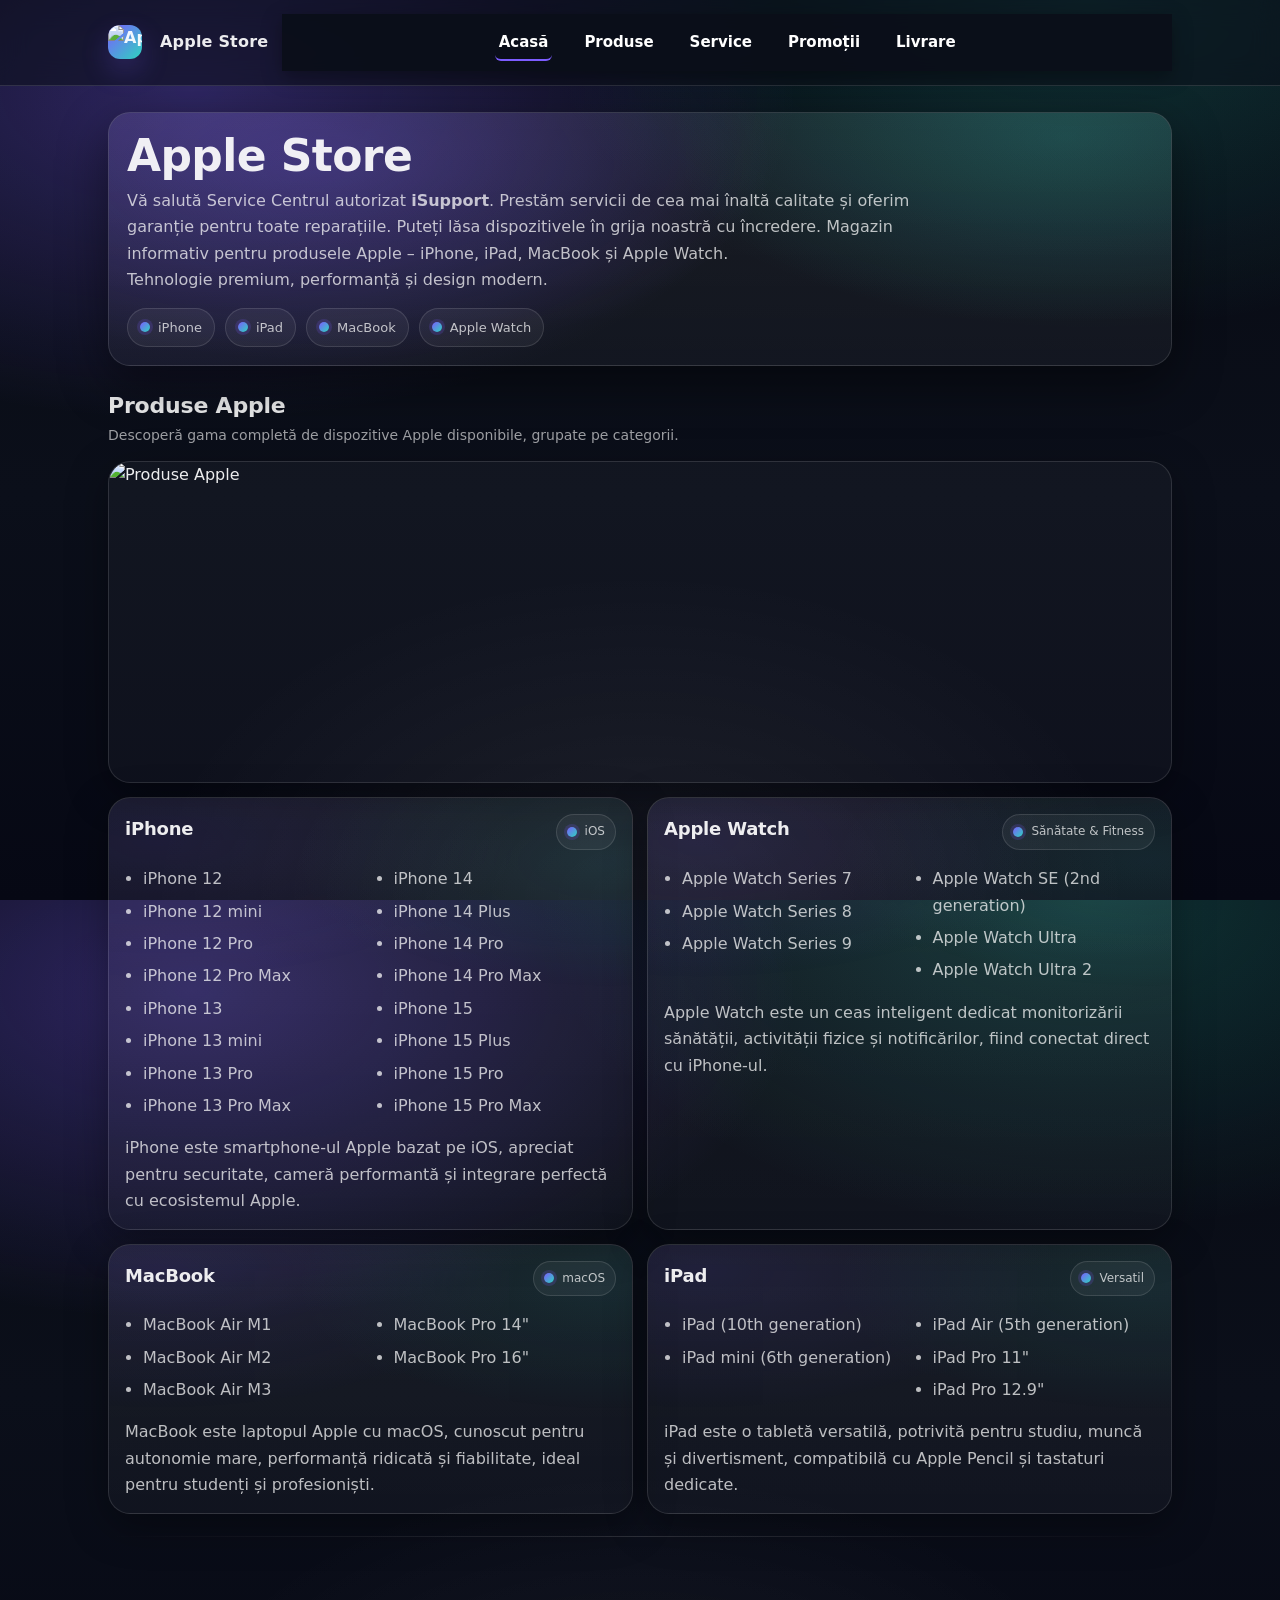
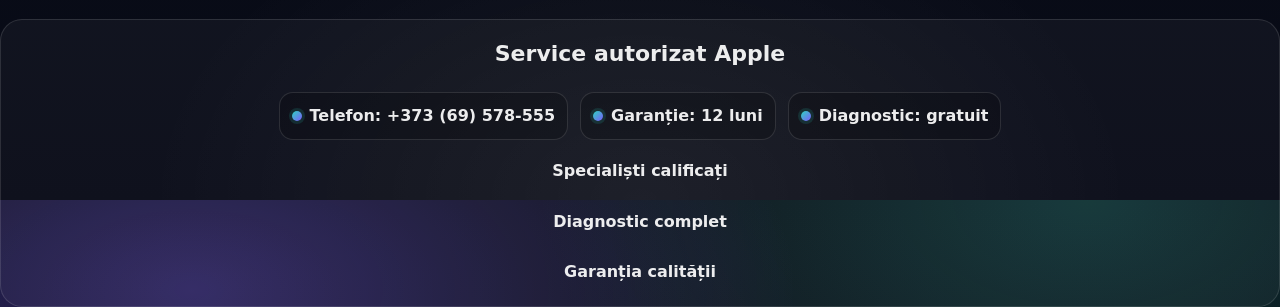
==== index.html @ ba2f2696 "Modificari inainte de js" ====
<!DOCTYPE html>
<html lang="ro">
<head>
  <meta charset="UTF-8" />
  <meta name="viewport" content="width=device-width, initial-scale=1" />
  <title>Apple Store</title>
  <link rel="icon" href="Imagini/23.jpg">
  <link rel="stylesheet" href="style/index.css">
</head>


<main>
  <header class="topbar">
    <div class="wrap">
      <div class="brand">
        <div class="brand">
  <img src="Imagini/23.jpg" alt="Apple Logo" class="logo">
  <span>Apple Store</span>
</div>


      </div>

<nav class="global-nav" aria-label="Navigare globală">
  <a href="index.html" class="active">Acasă</a>
  <a href="pagina1.html">Produse</a>
  <a href="pagina2.html">Service</a>
  <a href="pagina3.html">Promoții</a>
  <a href="pagina4.html">Livrare</a>
</nav>

    </div>
  </header>

  <main class="container">
    <section class="hero">
      <div class="heroTop">
        <div>
          <h1>Apple Store</h1>
          <p>
               Vă salută Service Centrul autorizat <strong>iSupport</strong>.
        Prestăm servicii de cea mai înaltă calitate și oferim garanție pentru toate reparațiile.
        Puteți lăsa dispozitivele în grija noastră cu încredere.
            Magazin informativ pentru produsele Apple – iPhone, iPad, MacBook și Apple Watch.<br>
            Tehnologie premium, performanță și design modern.
          </p>

          <div class="badges">
            <span class="badge"><span class="dot"></span> iPhone</span>
            <span class="badge"><span class="dot"></span> iPad</span>
            <span class="badge"><span class="dot"></span> MacBook</span>
            <span class="badge"><span class="dot"></span> Apple Watch</span>
          </div>
        </div>
      </div>
    </section>

    <div class="sectionTitle" id="produse">
      <div>
        <h2>Produse Apple</h2>
        <p>Descoperă gama completă de dispozitive Apple disponibile, grupate pe categorii.</p>
      </div>
    </div>

    <div class="sectionImage">
      <img src="Imagini/5.jpg" alt="Produse Apple" />
    </div>

    <section class="grid">
      <article class="cat">
        <div class="catHeader">
          <h3>iPhone</h3>
          <span class="tag"><span class="dot"></span> iOS</span>
        </div>
        <div class="twoCols">
          <ul class="list">
            <li>iPhone 12</li>
            <li>iPhone 12 mini</li>
            <li>iPhone 12 Pro</li>
            <li>iPhone 12 Pro Max</li>
            <li>iPhone 13</li>
            <li>iPhone 13 mini</li>
            <li>iPhone 13 Pro</li>
            <li>iPhone 13 Pro Max</li>
          </ul>
          <ul class="list">
            <li>iPhone 14</li>
            <li>iPhone 14 Plus</li>
            <li>iPhone 14 Pro</li>
            <li>iPhone 14 Pro Max</li>
            <li>iPhone 15</li>
            <li>iPhone 15 Plus</li>
            <li>iPhone 15 Pro</li>
            <li>iPhone 15 Pro Max</li>
          </ul>
        </div>

        <p>
          iPhone este smartphone-ul Apple bazat pe iOS, apreciat pentru securitate, cameră performantă
          și integrare perfectă cu ecosistemul Apple.
        </p>
      </article>

      <article class="cat">
        <div class="catHeader">
          <h3>Apple Watch</h3>
          <span class="tag"><span class="dot"></span> Sănătate & Fitness</span>
        </div>

        <div class="twoCols">
          <ul class="list">
            <li>Apple Watch Series 7</li>
            <li>Apple Watch Series 8</li>
            <li>Apple Watch Series 9</li>
          </ul>
          <ul class="list">
            <li>Apple Watch SE (2nd generation)</li>
            <li>Apple Watch Ultra</li>
            <li>Apple Watch Ultra 2</li>
          </ul>
        </div>

        <p>
          Apple Watch este un ceas inteligent dedicat monitorizării sănătății, activității fizice
          și notificărilor, fiind conectat direct cu iPhone-ul.
        </p>
      </article>

      <article class="cat">
        <div class="catHeader">
          <h3>MacBook</h3>
          <span class="tag"><span class="dot"></span> macOS</span>
        </div>

        <div class="twoCols">
          <ul class="list">
            <li>MacBook Air M1</li>
            <li>MacBook Air M2</li>
            <li>MacBook Air M3</li>
          </ul>
          <ul class="list">
            <li>MacBook Pro 14"</li>
            <li>MacBook Pro 16"</li>
          </ul>
        </div>

        <p>
          MacBook este laptopul Apple cu macOS, cunoscut pentru autonomie mare,
          performanță ridicată și fiabilitate, ideal pentru studenți și profesioniști.
        </p>
      </article>

      <article class="cat">
        <div class="catHeader">
          <h3>iPad</h3>
          <span class="tag"><span class="dot"></span> Versatil</span>
        </div>

        <div class="twoCols">
          <ul class="list">
            <li>iPad (10th generation)</li>
            <li>iPad mini (6th generation)</li>
          </ul>
          <ul class="list">
            <li>iPad Air (5th generation)</li>
            <li>iPad Pro 11"</li>
            <li>iPad Pro 12.9"</li>
          </ul>
        </div>

        <p>
          iPad este o tabletă versatilă, potrivită pentru studiu, muncă și divertisment,
          compatibilă cu Apple Pencil și tastaturi dedicate.
        </p>
      </article>
    </section>

    <hr class="divider" />
    
  </main>







<footer>
  <section class="service" id="service">
      <h2>Service autorizat Apple</h2>

      <div class="infoRow">
        <div class="infoPill"><span class="chipDot"></span> Telefon: +373 (69) 578-555</div>
        <div class="infoPill"><span class="chipDot"></span> Garanție: 12 luni</div>
        <div class="infoPill"><span class="chipDot"></span> Diagnostic: gratuit</div>
      </div>

      <h3>Specialiști calificați</h3>
   
      <h3>Diagnostic complet</h3>

      <h3>Garanția calității</h3>
   

    </section>
</footer>

</html>
---- style/index.css ----
:root{
  --bg:#0b0f1a;
  --panel: rgba(255,255,255,.06);
  --panel2: rgba(255,255,255,.09);
  --stroke: rgba(255,255,255,.12);
  --text: rgba(255, 255, 255, 0.92);
  --muted: rgba(255,255,255,.72);
  --muted2: rgba(255,255,255,.60);
  --accent:#7c5cff;
  --accent2:#2dd4bf;
  --shadow: 0 18px 50px rgba(0,0,0,.45);
  --radius: 18px;
  --radius2: 22px;
  --max: 1100px;
}

*{ box-sizing:border-box; }
html,body{ height:100%; }
body{
  margin:0;
  font-family: ui-sans-serif, system-ui, -apple-system, "Segoe UI", Roboto, Arial, "Noto Sans";
  color:var(--text);
  background:
    radial-gradient(1100px 600px at 15% 10%, rgba(124,92,255,.33), transparent 55%),
    radial-gradient(1000px 600px at 85% 0%, rgba(45,212,191,.20), transparent 55%),
    radial-gradient(900px 600px at 50% 100%, rgba(255,255,255,.06), transparent 55%),
    linear-gradient(180deg, #070a12, #0b0f1a 55%, #060814);
  line-height:1.65;
}

a{ color:inherit; text-decoration:none; }
img{ max-width:100%; display:block; }

.topbar{
  position:sticky;
  top:0;
  z-index:10;
  backdrop-filter: blur(14px);
  background: rgba(11,15,26,.55);
  border-bottom:1px solid var(--stroke);
}
.topbar .wrap{
  max-width:var(--max);
  margin:0 auto;
  padding:14px 18px;
  display:flex;
  align-items:center;
  justify-content:space-between;
  gap:14px;
}
.brand{
  display:flex;
  align-items:center;
  gap:18px;
  font-weight:850;
  letter-spacing:.2px;
  white-space:nowrap;
}
.logo{
  width:34px;
  height:34px;
  border-radius:12px;
  background: linear-gradient(135deg, rgba(124,92,255,1), rgba(45,212,191,1));
  box-shadow: 0 12px 28px rgba(124,92,255,.22);
  flex-shrink:0; 
}
.nav{
  display:flex;
  gap:10px;
  flex-wrap:wrap;
  justify-content:flex-end;
}
.pill{
  padding:8px 12px;
  border-radius:999px;
  border:1px solid var(--stroke);
  background: rgba(255,255,255,.04);
  color:var(--muted);
  font-size:14px;
  transition:.2s ease;
}
.pill:hover{
  transform: translateY(-1px);
  border-color: rgba(255,255,255,.18);
  background: rgba(255,255,255,.07);
  color: var(--text);
}

.container{
  max-width:var(--max);
  margin:0 auto;
  padding:26px 18px 46px;
}

.hero{
  border:1px solid var(--stroke);
  border-radius: var(--radius2);
  background: linear-gradient(180deg, rgba(255,255,255,.07), rgba(255,255,255,.04));
  box-shadow: var(--shadow);
  padding:18px;
  position:relative;
  overflow:hidden;
}
.hero:before{
  content:"";
  position:absolute;
  inset:-2px;
  background:
    radial-gradient(820px 360px at 20% 20%, rgba(124,92,255,.22), transparent 55%),
    radial-gradient(720px 340px at 90% 10%, rgba(45,212,191,.16), transparent 55%);
  pointer-events:none;
}
.hero > *{ position:relative; }

.heroTop{
  display:flex;
  align-items:flex-end;
  justify-content:space-between;
  gap:12px;
  flex-wrap:wrap;
}
.hero h1{
  margin:0 0 8px;
  font-size: clamp(28px, 3.6vw, 44px);
  line-height:1.12;
  letter-spacing:-.6px;
}
.hero p{
  margin:0;
  color:var(--muted);
  max-width: 80ch;
}

.badges{
  display:flex;
  gap:10px;
  flex-wrap:wrap;
  margin-top:14px;
}
.badge{
  display:inline-flex;
  align-items:center;
  gap:8px;
  padding:8px 12px;
  border-radius:999px;
  border:1px solid var(--stroke);
  background: rgba(255,255,255,.05);
  color:var(--muted);
  font-size:13px;
}
.dot{
  width:10px;height:10px;border-radius:99px;
  background: linear-gradient(135deg, var(--accent), var(--accent2));
  box-shadow: 0 0 0 3px rgba(124,92,255,.18);
}

.sectionTitle{
  margin:22px 0 10px;
  display:flex;
  align-items:flex-end;
  justify-content:space-between;
  gap:12px;
}
.sectionTitle h2{
  margin:0;
  font-size: 22px;
  letter-spacing:-.2px;
}
.sectionTitle p{
  margin:0;
  color: var(--muted2);
  font-size: 14px;
  max-width: 65ch;
}

.sectionImage{
  margin-top: 14px;
  border-radius: var(--radius2);
  border:1px solid var(--stroke);
  overflow:hidden;
  background: rgba(255,255,255,.03);
  box-shadow: 0 12px 40px rgba(0,0,0,.35);
}
.sectionImage img{
  width:100%;
  height: 320px;
  object-fit: cover;
  filter: saturate(1.05) contrast(1.05);
}

.grid{
  display:grid;
  grid-template-columns: repeat(12, 1fr);
  gap:14px;
  margin-top:14px;
}

.cat{
  grid-column: span 6;
  border-radius: var(--radius2);
  border:1px solid var(--stroke);
  background: linear-gradient(180deg, rgba(255,255,255,.06), rgba(255,255,255,.03));
  box-shadow: 0 12px 40px rgba(0,0,0,.35);
  padding:16px 16px 14px;
  position:relative;
  overflow:hidden;
}
.cat:before{
  content:"";
  position:absolute;
  inset:-2px;
  background:
    radial-gradient(600px 240px at 10% 10%, rgba(124,92,255,.12), transparent 60%),
    radial-gradient(520px 220px at 95% 15%, rgba(45,212,191,.10), transparent 60%);
  pointer-events:none;
  opacity:.9;
}
.cat > *{ position:relative; }

.catHeader{
  display:flex;
  align-items:flex-start;
  justify-content:space-between;
  gap:10px;
  margin-bottom:10px;
}
.catHeader h3{
  margin:0;
  font-size: 18px;
  letter-spacing:-.2px;
}
.tag{
  display:inline-flex;
  align-items:center;
  gap:8px;
  padding:7px 10px;
  border-radius:999px;
  border:1px solid var(--stroke);
  background: rgba(255,255,255,.05);
  color:var(--muted);
  font-size:12px;
  white-space:nowrap;
}

.twoCols{
  display:grid;
  grid-template-columns: 1fr 1fr;
  gap:10px;
}
.list{
  margin:0;
  padding-left:18px;
  color:var(--muted);
}
.list li{ margin:6px 0; }

.cat p{
  margin:10px 0 0;
  color:var(--muted);
}

.service{
  grid-column: span 12;
  border-radius: var(--radius2);
  border:1px solid var(--stroke);
  background: rgba(255,255,255,.04);
  padding:16px 16px 14px;
  margin-top:14px;
}
.service h2{ margin:0 0 10px; font-size: 22px; }
.service h3{ margin:14px 0 6px; font-size: 16px; }
.service p{ margin:0 0 10px; color:var(--muted); }

.infoRow{
  display:flex;
  gap:12px;
  flex-wrap:wrap;
  margin-top:10px;
}
.infoPill{
  display:inline-flex;
  align-items:center;
  gap:8px;
  padding:10px 12px;
  border-radius: 14px;
  border:1px solid var(--stroke);
  background: rgba(0,0,0,.20);
  color:var(--text);
  font-weight:700;
}
.chipDot{
  width:10px;height:10px;border-radius:99px;
  background: linear-gradient(135deg, var(--accent2), var(--accent));
  box-shadow: 0 0 0 3px rgba(45,212,191,.14);
}

.divider{
  height:1px;
  margin:22px 0;
  background: linear-gradient(90deg, transparent, rgba(255,255,255,.14), transparent);
  border:0;
}

.footerNav{
  margin-top:16px;
  display:flex;
  gap:10px;
  flex-wrap:wrap;
  justify-content:space-between;
  align-items:center;
  padding:14px 16px;
  border:1px solid var(--stroke);
  border-radius: var(--radius2);
  background: linear-gradient(90deg, rgba(124,92,255,.14), rgba(45,212,191,.10));
}
.footerNav .note{
  margin:0;
  color: var(--text);
  font-weight:650;
}
.btn{
  display:inline-flex;
  align-items:center;
  justify-content:center;
  padding:10px 14px;
  border-radius: 12px;
  border:1px solid rgba(255,255,255,.16);
  background: rgba(0,0,0,.22);
  color:var(--text);
  font-weight:750;
  transition:.2s ease;
  white-space:nowrap;
}
.btn:hover{
  transform: translateY(-1px);
  background: rgba(0,0,0,.28);
}

@media (max-width: 920px){
  .nav{ display:none; }
  .cat{ grid-column: span 12; }
  .twoCols{ grid-template-columns: 1fr; }
  .sectionImage img{ height: 240px; }
}
.global-nav{
  width:100%;
  background: rgba(11,15,26,0.95);
  display:flex;
  justify-content:center;
  gap:28px;
  padding:10px 0;
  position:sticky;
  top:0;
  z-index:99999;
  box-shadow: 0 6px 18px rgba(0,0,0,0.35);
}
.global-nav a{
  color:#fff;
  text-decoration:none;
  font-weight:600;
  padding:6px 4px;
  font-size:15px;
  border-radius:6px;
}
.global-nav a:hover{
  background: rgba(255,255,255,0.03);
}
.global-nav a.active{
  border-bottom:2px solid #7c5cff;
  padding-bottom:4px;
}
@media (max-width:800px){
  .global-nav{ gap:12px; padding:8px 6px; overflow:auto; white-space:nowrap; }
}

.service{
  text-align:center;
  display:flex;
  flex-direction:column;
  align-items:center;
}

.service p{
  max-width:600px;
}

.infoRow{
  justify-content:center;
}

.service h3{
  margin-top:18px;
}
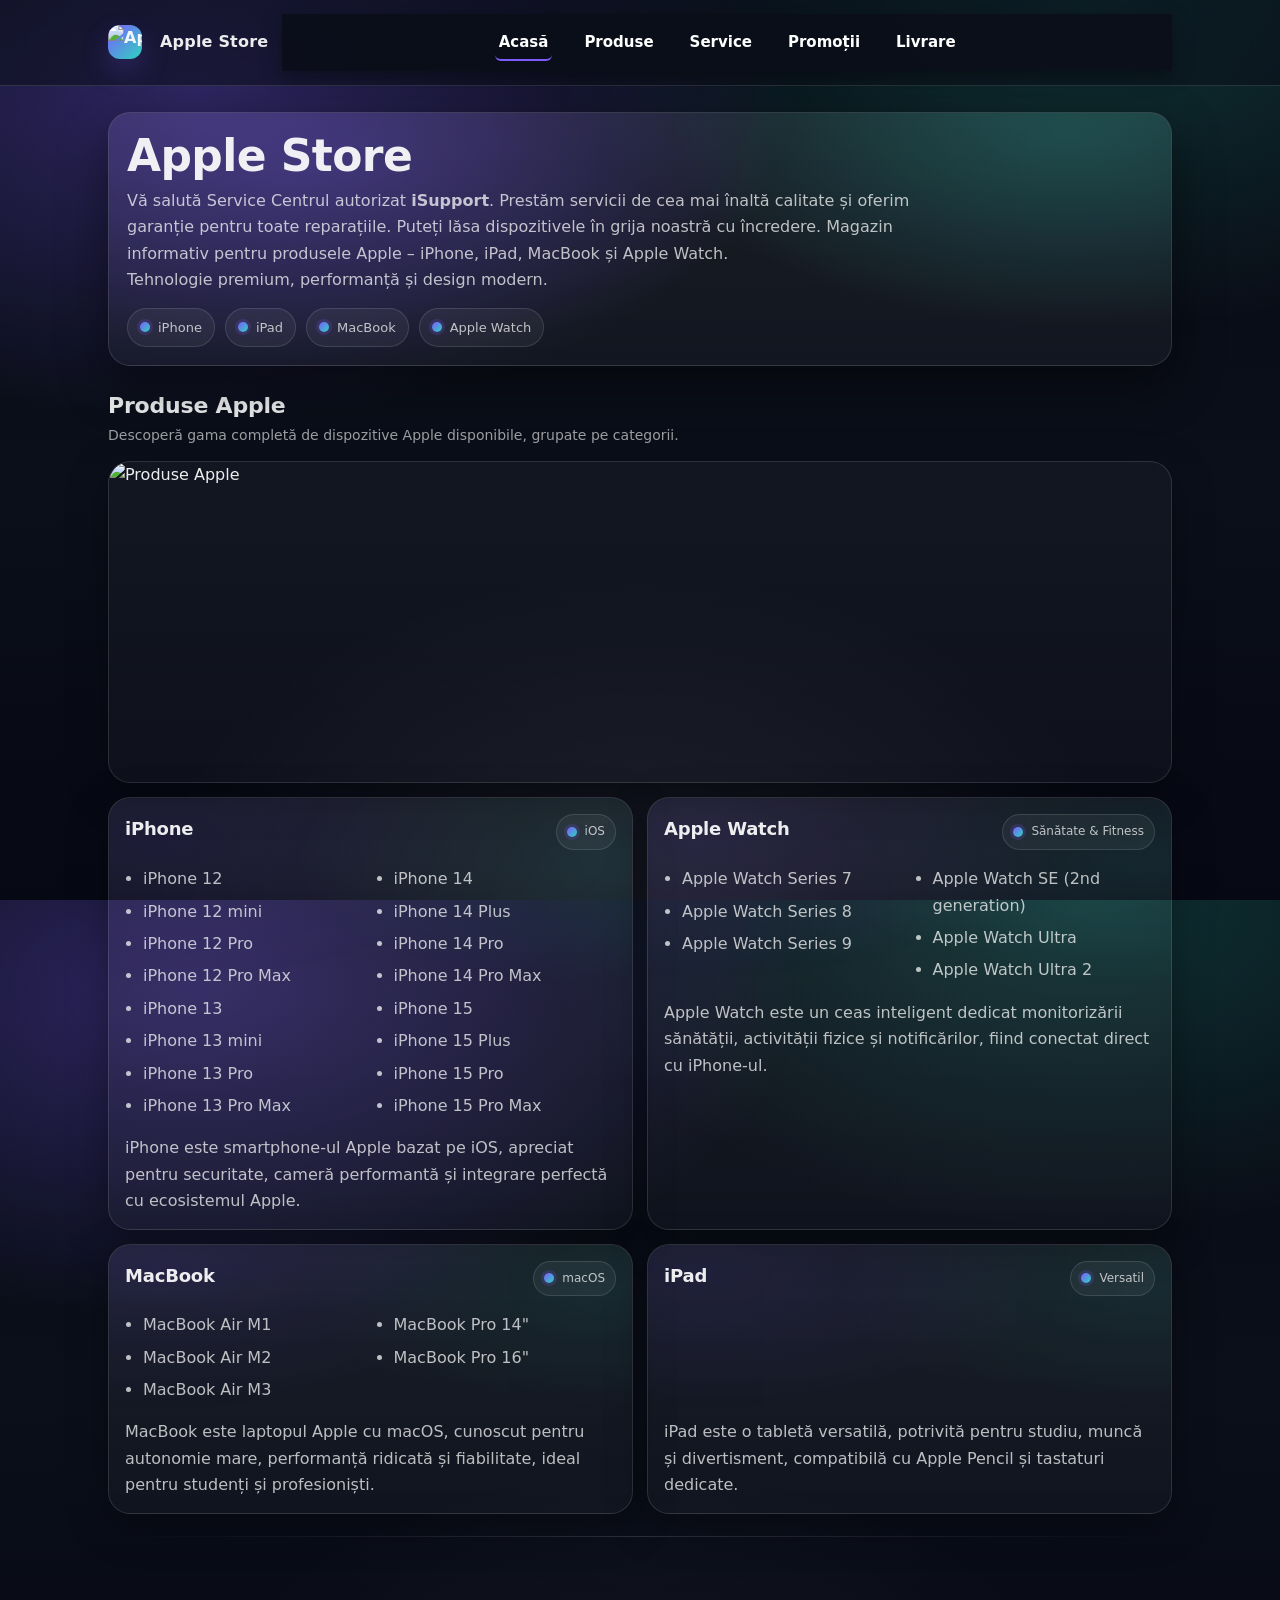
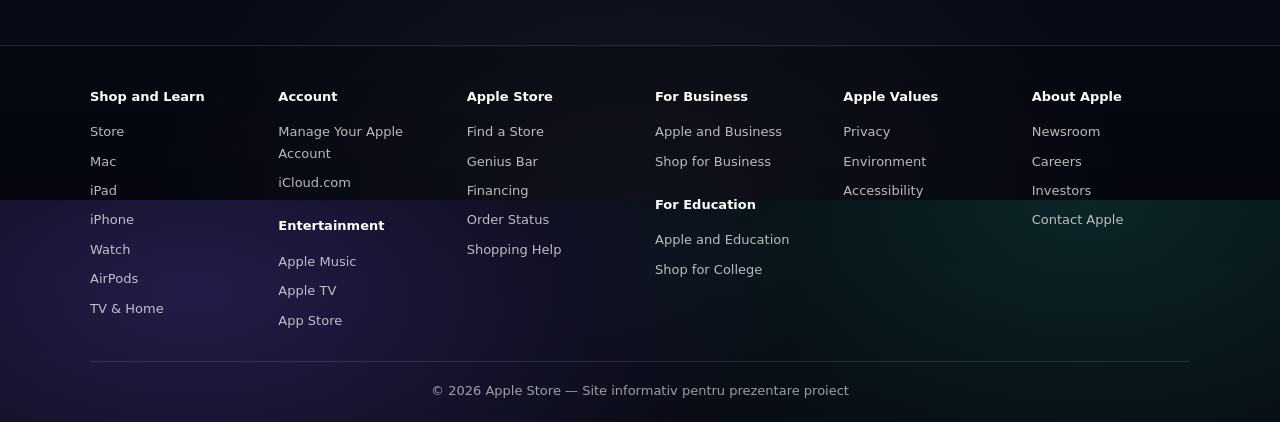
==== commit 354ee35f: "Final" ====
--- a/index.html
+++ b/index.html
@@ -6,7 +6,10 @@
   <title>Apple Store</title>
   <link rel="icon" href="Imagini/23.jpg">
   <link rel="stylesheet" href="style/index.css">
+  <script src="scripts/index.js" defer></script>
 </head>
+
+
 
 
 <main>
@@ -186,23 +189,79 @@
 
 
 <footer>
-  <section class="service" id="service">
-      <h2>Service autorizat Apple</h2>
-
-      <div class="infoRow">
-        <div class="infoPill"><span class="chipDot"></span> Telefon: +373 (69) 578-555</div>
-        <div class="infoPill"><span class="chipDot"></span> Garanție: 12 luni</div>
-        <div class="infoPill"><span class="chipDot"></span> Diagnostic: gratuit</div>
-      </div>
-
-      <h3>Specialiști calificați</h3>
-   
-      <h3>Diagnostic complet</h3>
-
-      <h3>Garanția calității</h3>
-   
-
-    </section>
+      </section>
+
+    <div class="apple-footer">
+      <div class="apple-footer-inner">
+
+        <div class="apple-grid">
+
+          <div class="apple-col">
+            <h4>Shop and Learn</h4>
+            <a href="#">Store</a>
+            <a href="#">Mac</a>
+            <a href="#">iPad</a>
+            <a href="#">iPhone</a>
+            <a href="#">Watch</a>
+            <a href="#">AirPods</a>
+            <a href="#">TV & Home</a>
+          </div>
+
+          <div class="apple-col">
+            <h4>Account</h4>
+            <a href="#">Manage Your Apple Account</a>
+            <a href="#">iCloud.com</a>
+
+            <h4 class="mt">Entertainment</h4>
+            <a href="#">Apple Music</a>
+            <a href="#">Apple TV</a>
+            <a href="#">App Store</a>
+          </div>
+
+          <div class="apple-col">
+            <h4>Apple Store</h4>
+            <a href="#">Find a Store</a>
+            <a href="#">Genius Bar</a>
+            <a href="#">Financing</a>
+            <a href="#">Order Status</a>
+            <a href="#">Shopping Help</a>
+          </div>
+
+          <div class="apple-col">
+            <h4>For Business</h4>
+            <a href="#">Apple and Business</a>
+            <a href="#">Shop for Business</a>
+
+            <h4 class="mt">For Education</h4>
+            <a href="#">Apple and Education</a>
+            <a href="#">Shop for College</a>
+          </div>
+
+          <div class="apple-col">
+            <h4>Apple Values</h4>
+            <a href="#">Privacy</a>
+            <a href="#">Environment</a>
+            <a href="#">Accessibility</a>
+          </div>
+
+          <div class="apple-col">
+            <h4>About Apple</h4>
+            <a href="#">Newsroom</a>
+            <a href="#">Careers</a>
+            <a href="#">Investors</a>
+            <a href="#">Contact Apple</a>
+          </div>
+
+        </div>
+
+        <div class="apple-bottom">
+          © 2026 Apple Store — Site informativ pentru prezentare proiect
+        </div>
+
+      </div>
+    </div>
+
 </footer>
+</footer>
 
 </html>
--- a/style/index.css
+++ b/style/index.css
@@ -390,4 +390,75 @@
 
 .service h3{
   margin-top:18px;
+}
+
+
+.apple-footer{
+  margin-top:40px;
+  padding:40px 20px 20px;
+  border-top:1px solid var(--stroke);
+  background:rgba(0,0,0,0.25);
+}
+
+.apple-footer-inner{
+  max-width:var(--max);
+  margin:0 auto;
+}
+
+.apple-grid{
+  display:grid;
+  grid-template-columns: repeat(6,1fr);
+  gap:30px;
+}
+
+.apple-col{
+  display:flex;
+  flex-direction:column;
+  gap:8px;
+  font-size:14px;
+}
+
+.apple-col h4{
+  margin:0 0 6px;
+  font-size:13px;
+  color:#fff;
+  font-weight:700;
+}
+
+.apple-col a{
+  color:var(--muted);
+  text-decoration:none;
+  font-size:13px;
+  transition:.15s;
+}
+
+.apple-col a:hover{
+  color:#fff;
+  text-decoration:underline;
+}
+
+.apple-col .mt{
+  margin-top:14px;
+}
+
+.apple-bottom{
+  margin-top:30px;
+  padding-top:18px;
+  border-top:1px solid var(--stroke);
+  color:var(--muted2);
+  font-size:13px;
+  text-align:center;
+}
+
+@media (max-width:1000px){
+  .apple-grid{
+    grid-template-columns: repeat(3,1fr);
+  }
+}
+
+@media (max-width:600px){
+  .apple-grid{
+    grid-template-columns: repeat(2,1fr);
+    gap:22px;
+  }
 }
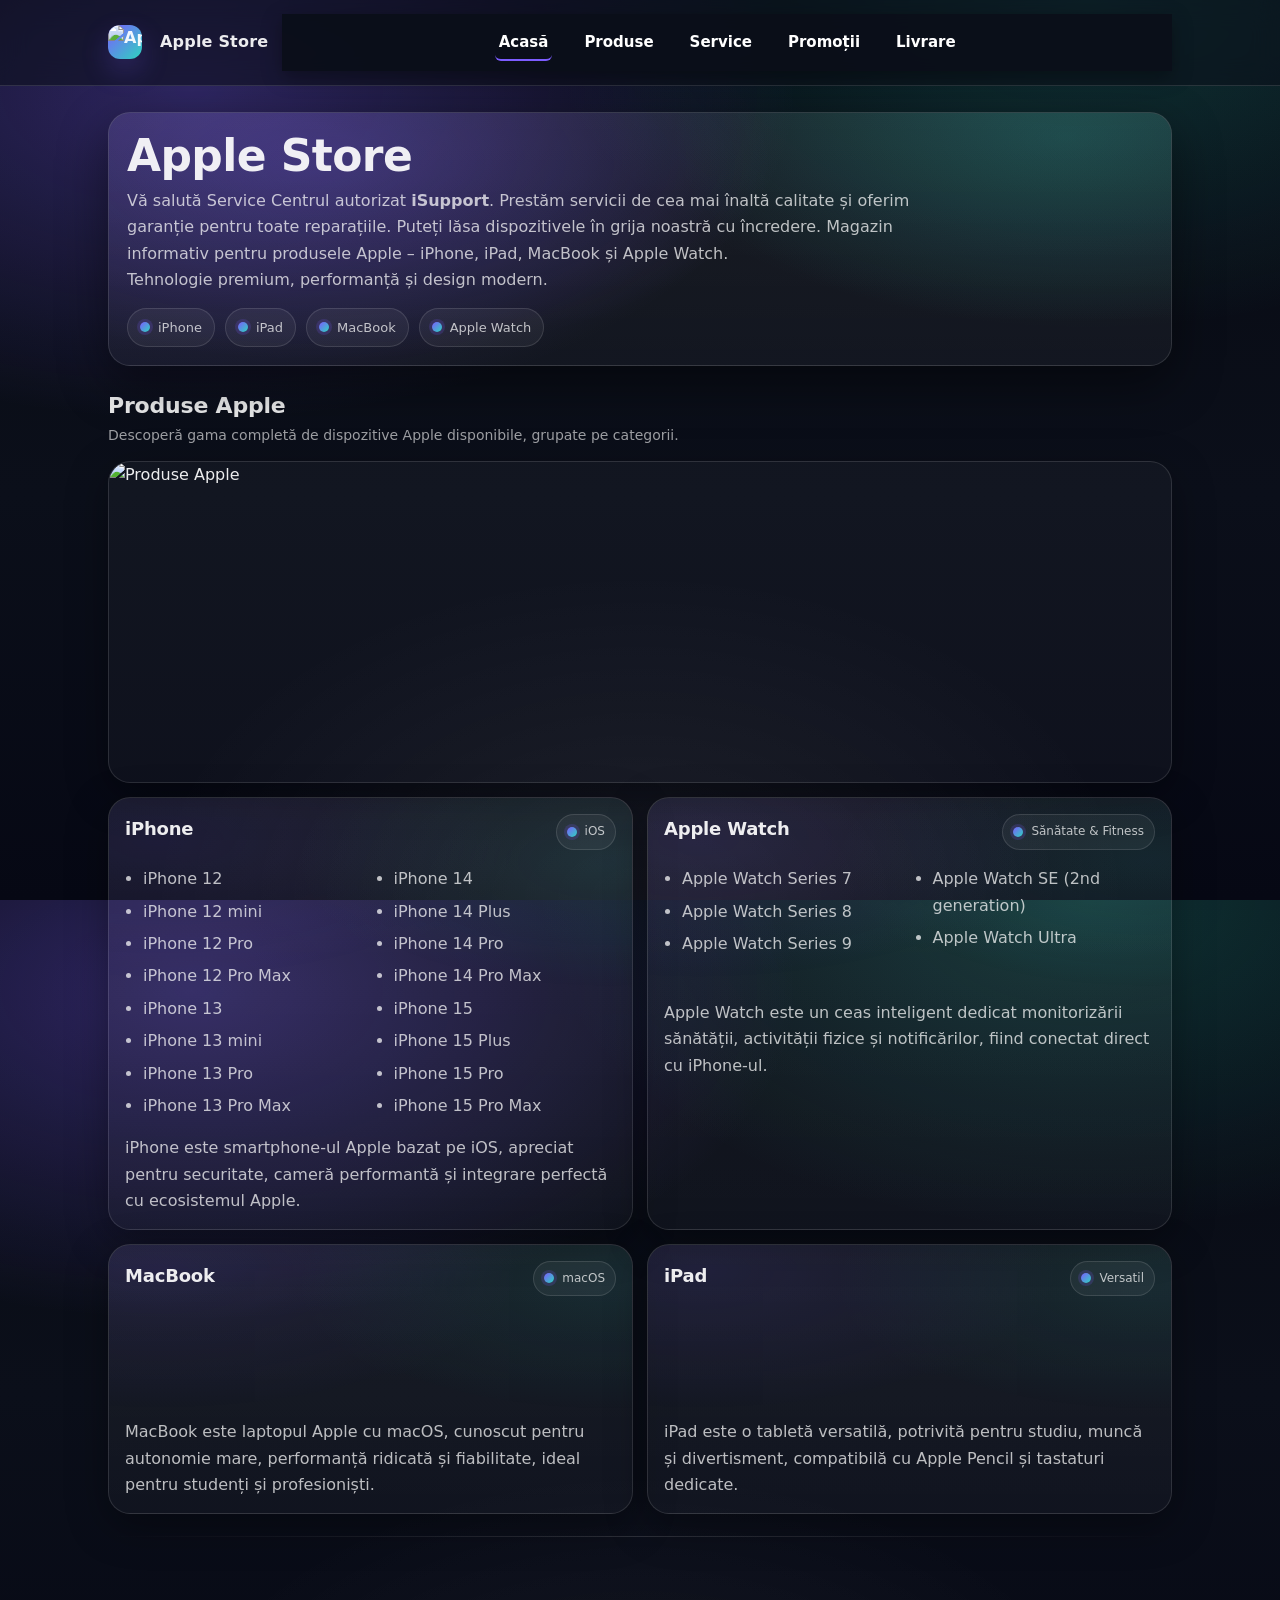
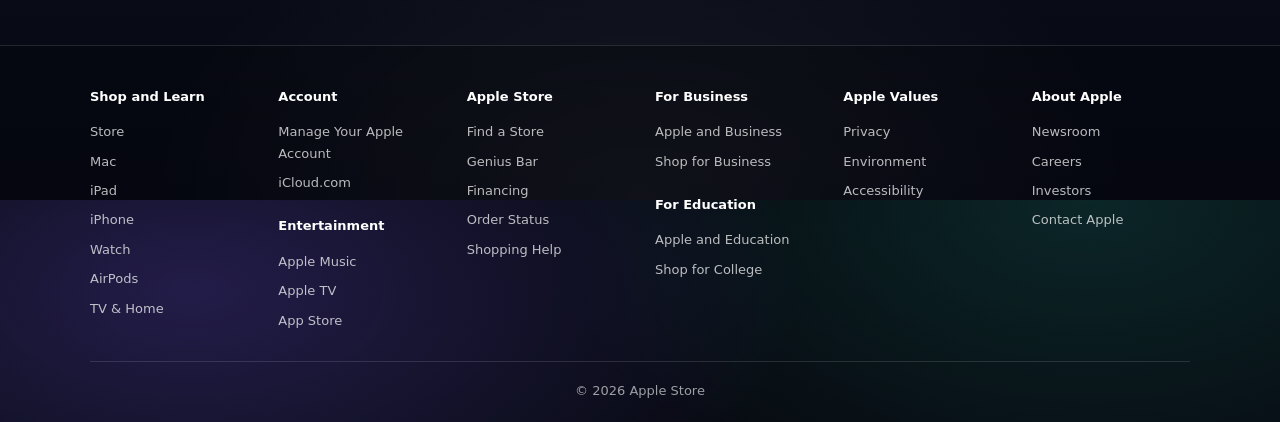
==== commit 7fd966c9: "Final" ====
--- a/index.html
+++ b/index.html
@@ -255,7 +255,7 @@
         </div>
 
         <div class="apple-bottom">
-          © 2026 Apple Store — Site informativ pentru prezentare proiect
+          © 2026 Apple Store 
         </div>
 
       </div>
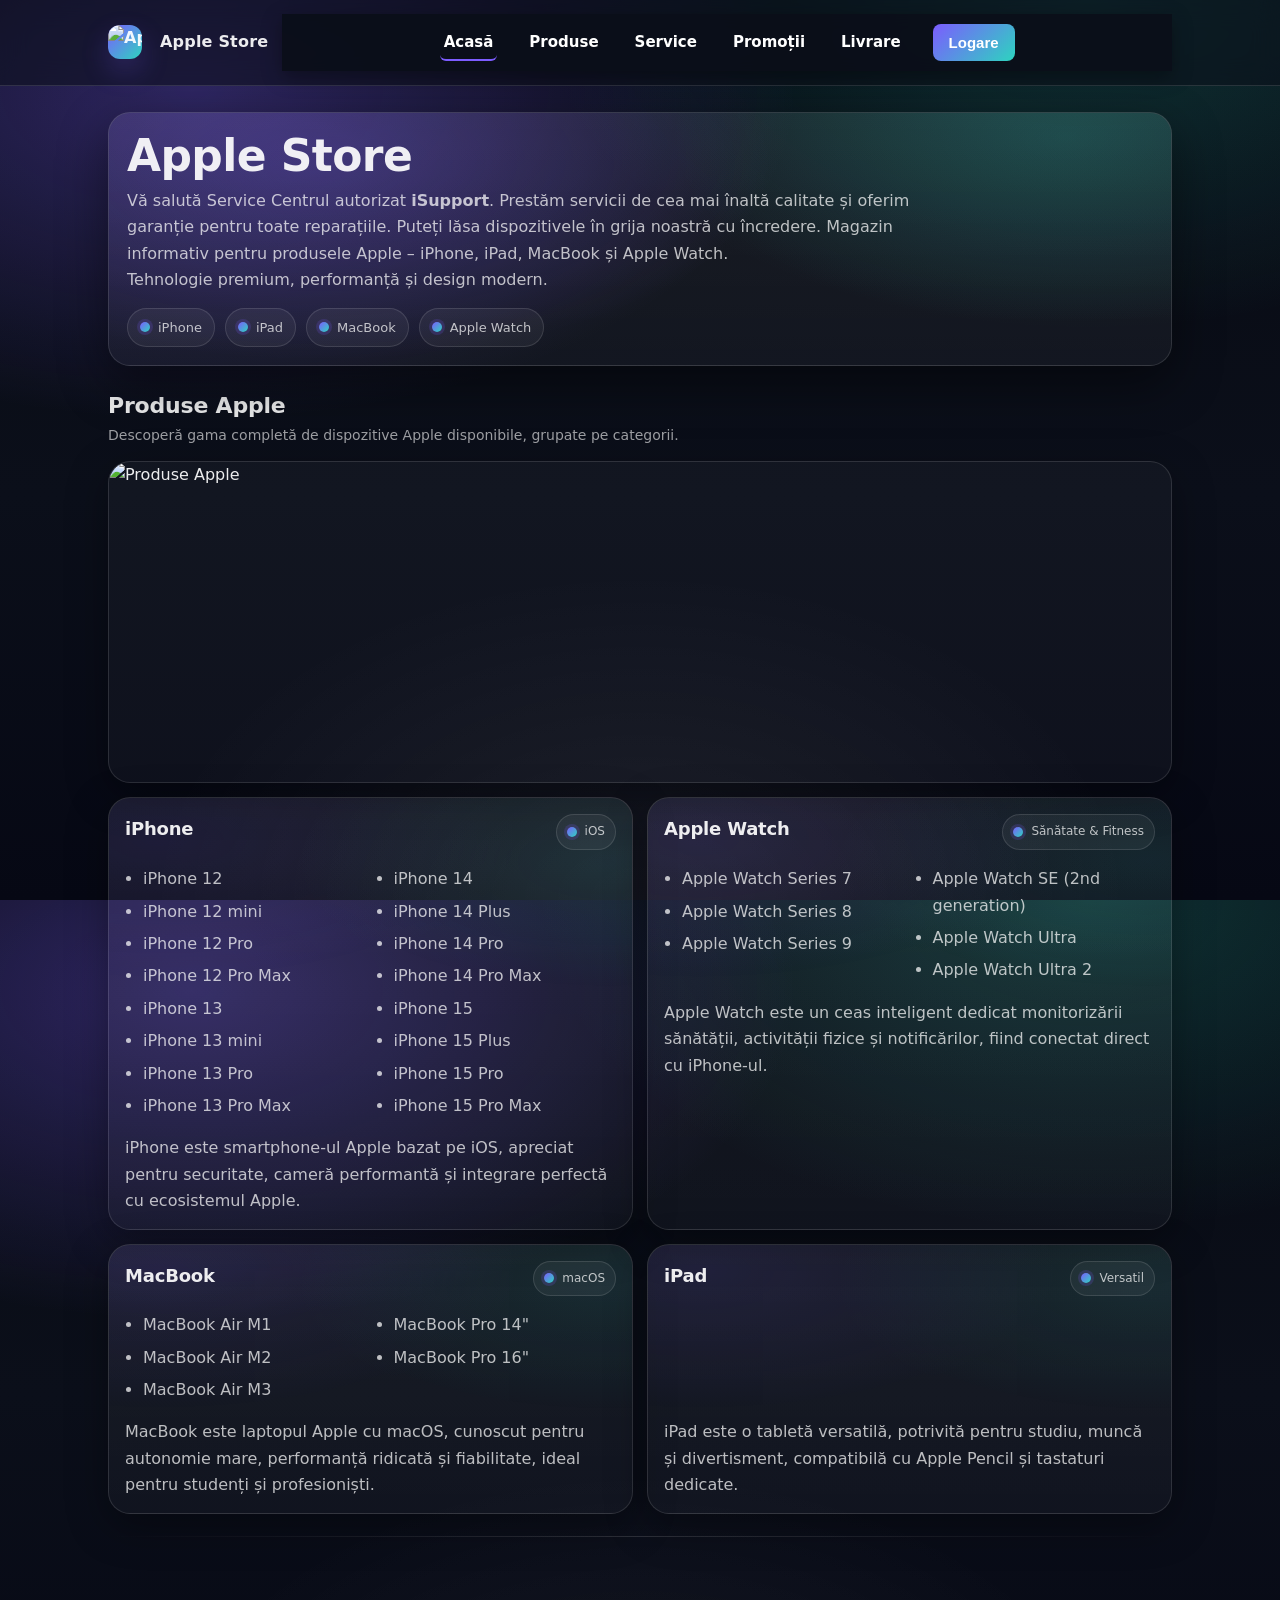
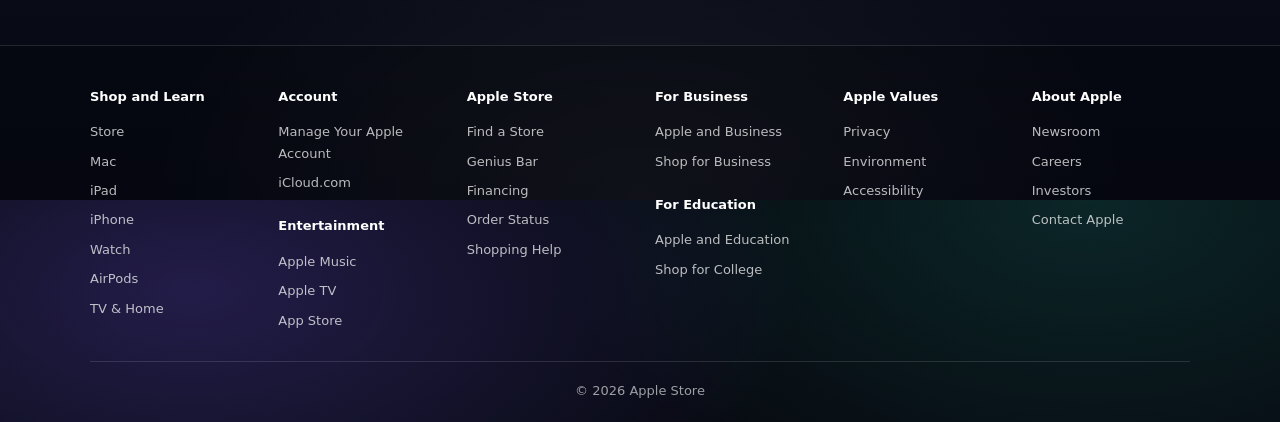
==== commit 9b1b73b7: "Modificari" ====
--- a/index.html
+++ b/index.html
@@ -9,31 +9,42 @@
   <script src="scripts/index.js" defer></script>
 </head>
 
-
-
-
 <main>
   <header class="topbar">
     <div class="wrap">
       <div class="brand">
         <div class="brand">
-  <img src="Imagini/23.jpg" alt="Apple Logo" class="logo">
-  <span>Apple Store</span>
-</div>
-
-
-      </div>
-
-<nav class="global-nav" aria-label="Navigare globală">
-  <a href="index.html" class="active">Acasă</a>
-  <a href="pagina1.html">Produse</a>
-  <a href="pagina2.html">Service</a>
-  <a href="pagina3.html">Promoții</a>
-  <a href="pagina4.html">Livrare</a>
-</nav>
-
+          <img src="Imagini/23.jpg" alt="Apple Logo" class="logo">
+          <span>Apple Store</span>
+        </div>
+      </div>
+
+      <nav class="global-nav" aria-label="Navigare globală">
+        <a href="index.html" class="active">Acasă</a>
+        <a href="pagina1.html">Produse</a>
+        <a href="pagina2.html">Service</a>
+        <a href="pagina3.html">Promoții</a>
+        <a href="pagina4.html">Livrare</a>
+        <button id="loginBtn" class="login-btn" type="button">Logare</button>
+      </nav>
     </div>
   </header>
+
+  <div id="loginModal" class="login-modal">
+    <div class="login-box">
+      <button id="closeLogin" class="close-login" type="button">&times;</button>
+      <h2>Logare / Înregistrare</h2>
+
+      <form class="login-form">
+        <label for="loginInput">Email sau Număr de telefon</label>
+<input type="text" id="loginInput" name="loginInput" placeholder="Introdu emailul sau numărul de telefon" required>
+        <label for="parola">Parolă</label>
+        <input type="password" id="parola" name="parola" placeholder="Introdu parola" required>
+
+        <button type="submit" class="submit-login">Înregistrează-te</button>
+      </form>
+    </div>
+  </div>
 
   <main class="container">
     <section class="hero">
@@ -41,9 +52,9 @@
         <div>
           <h1>Apple Store</h1>
           <p>
-               Vă salută Service Centrul autorizat <strong>iSupport</strong>.
-        Prestăm servicii de cea mai înaltă calitate și oferim garanție pentru toate reparațiile.
-        Puteți lăsa dispozitivele în grija noastră cu încredere.
+            Vă salută Service Centrul autorizat <strong>iSupport</strong>.
+            Prestăm servicii de cea mai înaltă calitate și oferim garanție pentru toate reparațiile.
+            Puteți lăsa dispozitivele în grija noastră cu încredere.
             Magazin informativ pentru produsele Apple – iPhone, iPad, MacBook și Apple Watch.<br>
             Tehnologie premium, performanță și design modern.
           </p>
@@ -179,17 +190,10 @@
     </section>
 
     <hr class="divider" />
-    
   </main>
 
-
-
-
-
-
-
-<footer>
-      </section>
+  <footer>
+    </section>
 
     <div class="apple-footer">
       <div class="apple-footer-inner">
@@ -255,13 +259,13 @@
         </div>
 
         <div class="apple-bottom">
-          © 2026 Apple Store 
-        </div>
-
-      </div>
-    </div>
-
-</footer>
-</footer>
-
-</html>
+          © 2026 Apple Store
+        </div>
+
+      </div>
+    </div>
+
+  </footer>
+</main>
+
+</html>
--- a/style/index.css
+++ b/style/index.css
@@ -461,4 +461,110 @@
     grid-template-columns: repeat(2,1fr);
     gap:22px;
   }
+}
+
+.login-btn{
+  padding:8px 16px;
+  border:none;
+  border-radius:8px;
+  background: linear-gradient(135deg, var(--accent), var(--accent2));
+  color:#fff;
+  font-weight:700;
+  font-size:15px;
+  cursor:pointer;
+  transition:0.2s ease;
+}
+
+.login-btn:hover{
+  transform:translateY(-1px);
+  opacity:0.92;
+}
+
+.login-modal{
+  display:none;
+  position:fixed;
+  inset:0;
+  background:rgba(0,0,0,0.55);
+  z-index:100000;
+  justify-content:center;
+  align-items:center;
+  padding:20px;
+}
+
+.login-modal.active{
+  display:flex;
+}
+
+.login-box{
+  width:100%;
+  max-width:420px;
+  background:rgba(11,15,26,0.98);
+  border:1px solid var(--stroke);
+  border-radius:20px;
+  box-shadow:0 20px 50px rgba(0,0,0,0.45);
+  padding:28px 22px 22px;
+  position:relative;
+}
+
+.login-box h2{
+  margin:0 0 18px;
+  text-align:center;
+  font-size:24px;
+  color:var(--text);
+}
+
+.login-form{
+  display:flex;
+  flex-direction:column;
+  gap:12px;
+}
+
+.login-form label{
+  font-size:14px;
+  font-weight:600;
+  color:var(--muted);
+}
+
+.login-form input{
+  padding:12px 14px;
+  border-radius:10px;
+  border:1px solid var(--stroke);
+  background:rgba(255,255,255,0.05);
+  color:#fff;
+  outline:none;
+  font-size:14px;
+}
+
+.login-form input:focus{
+  border-color:var(--accent);
+  box-shadow:0 0 0 3px rgba(124,92,255,0.15);
+}
+
+.submit-login{
+  margin-top:8px;
+  padding:12px;
+  border:none;
+  border-radius:10px;
+  background: linear-gradient(135deg, var(--accent), var(--accent2));
+  color:#fff;
+  font-size:15px;
+  font-weight:700;
+  cursor:pointer;
+  transition:0.2s ease;
+}
+
+.submit-login:hover{
+  opacity:0.92;
+  transform:translateY(-1px);
+}
+
+.close-login{
+  position:absolute;
+  top:10px;
+  right:12px;
+  background:none;
+  border:none;
+  color:#fff;
+  font-size:28px;
+  cursor:pointer;
 }
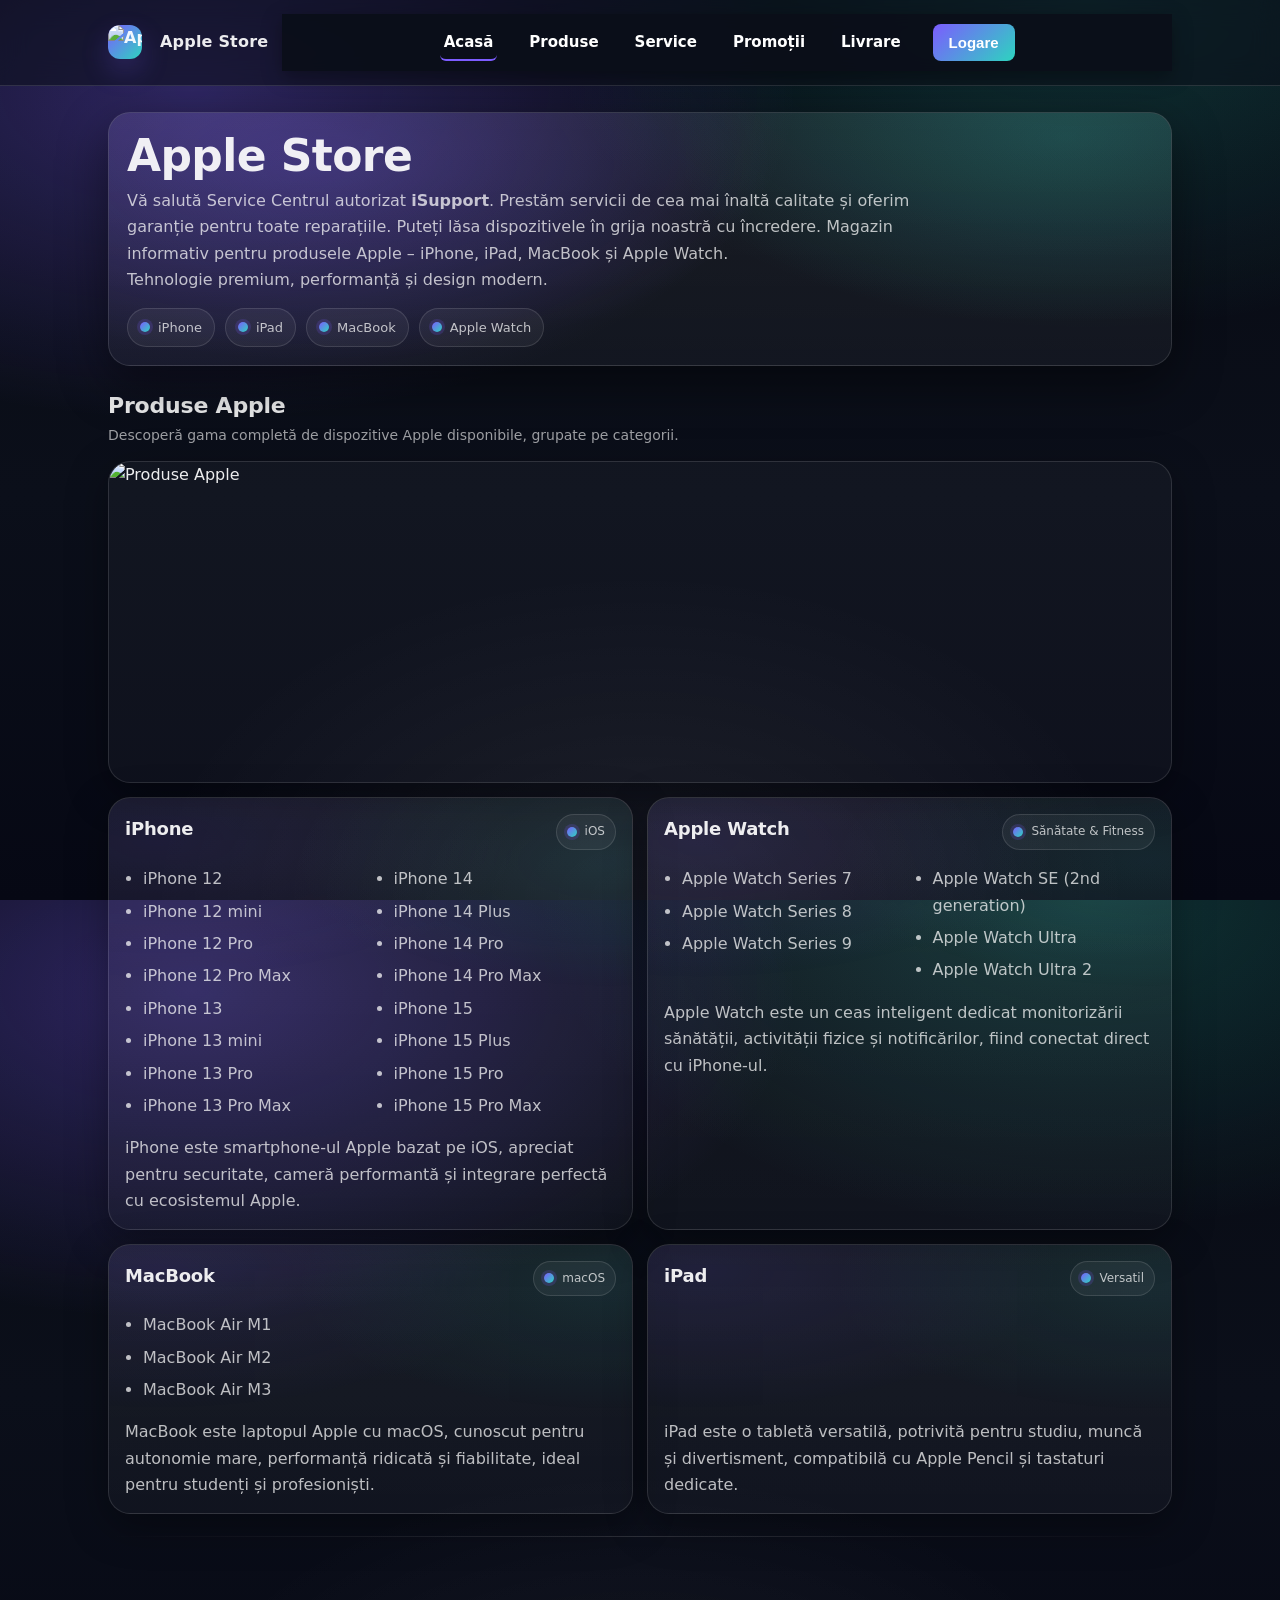
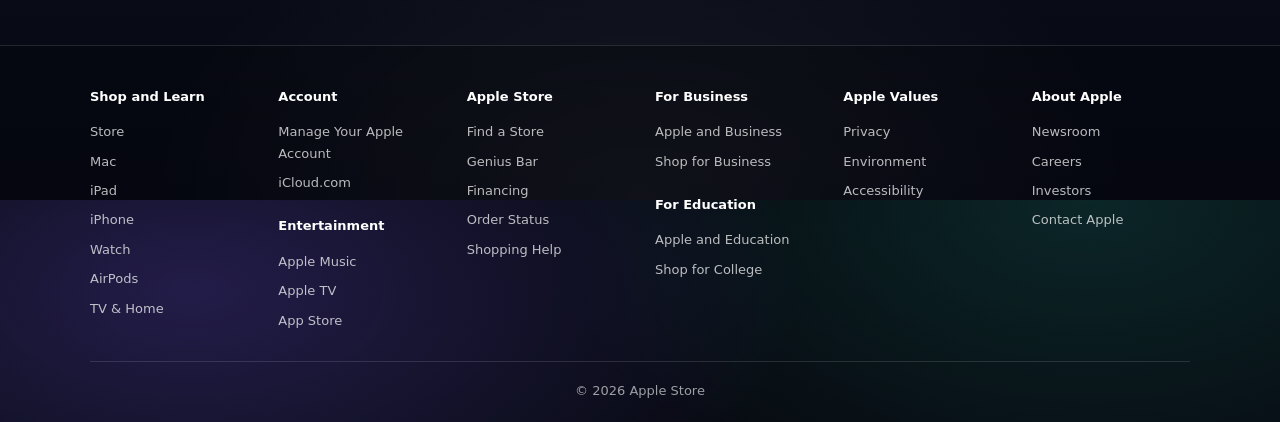
==== commit 0cbb2d68: "Modificari" ====
--- a/index.html
+++ b/index.html
@@ -33,13 +33,32 @@
   <div id="loginModal" class="login-modal">
     <div class="login-box">
       <button id="closeLogin" class="close-login" type="button">&times;</button>
-      <h2>Logare / Înregistrare</h2>
-
-      <form class="login-form">
+      <h2>Cont utilizator</h2>
+
+      <div class="auth-switch">
+        <button type="button" class="auth-tab active" data-target="loginForm">Logare</button>
+        <button type="button" class="auth-tab" data-target="registerForm">Înregistrare</button>
+      </div>
+
+      <form id="loginForm" class="login-form active">
         <label for="loginInput">Email sau Număr de telefon</label>
-<input type="text" id="loginInput" name="loginInput" placeholder="Introdu emailul sau numărul de telefon" required>
+        <input type="text" id="loginInput" name="loginInput" placeholder="Introdu emailul sau numărul de telefon" required>
+
         <label for="parola">Parolă</label>
         <input type="password" id="parola" name="parola" placeholder="Introdu parola" required>
+
+        <button type="submit" class="submit-login">Loghează-te</button>
+      </form>
+
+      <form id="registerForm" class="login-form register-form">
+        <label for="registerInput">Email sau Număr de telefon</label>
+        <input type="text" id="registerInput" name="registerInput" placeholder="Introdu emailul sau numărul de telefon" required>
+
+        <label for="username">Nume de utilizator</label>
+        <input type="text" id="username" name="username" placeholder="Introdu numele de utilizator" required>
+
+        <label for="registerPassword">Parolă</label>
+        <input type="password" id="registerPassword" name="registerPassword" placeholder="Creează parola" required>
 
         <button type="submit" class="submit-login">Înregistrează-te</button>
       </form>
--- a/style/index.css
+++ b/style/index.css
@@ -392,7 +392,6 @@
   margin-top:18px;
 }
 
-
 .apple-footer{
   margin-top:40px;
   padding:40px 20px 20px;
@@ -513,10 +512,42 @@
   color:var(--text);
 }
 
+.auth-switch{
+  display:flex;
+  gap:8px;
+  margin-bottom:18px;
+  background:rgba(255,255,255,0.04);
+  border:1px solid var(--stroke);
+  border-radius:12px;
+  padding:6px;
+}
+
+.auth-tab{
+  flex:1;
+  padding:10px 12px;
+  border:none;
+  border-radius:8px;
+  background:transparent;
+  color:var(--muted);
+  font-size:14px;
+  font-weight:700;
+  cursor:pointer;
+  transition:0.2s ease;
+}
+
+.auth-tab.active{
+  background: linear-gradient(135deg, var(--accent), var(--accent2));
+  color:#fff;
+}
+
 .login-form{
-  display:flex;
+  display:none;
   flex-direction:column;
   gap:12px;
+}
+
+.login-form.active{
+  display:flex;
 }
 
 .login-form label{
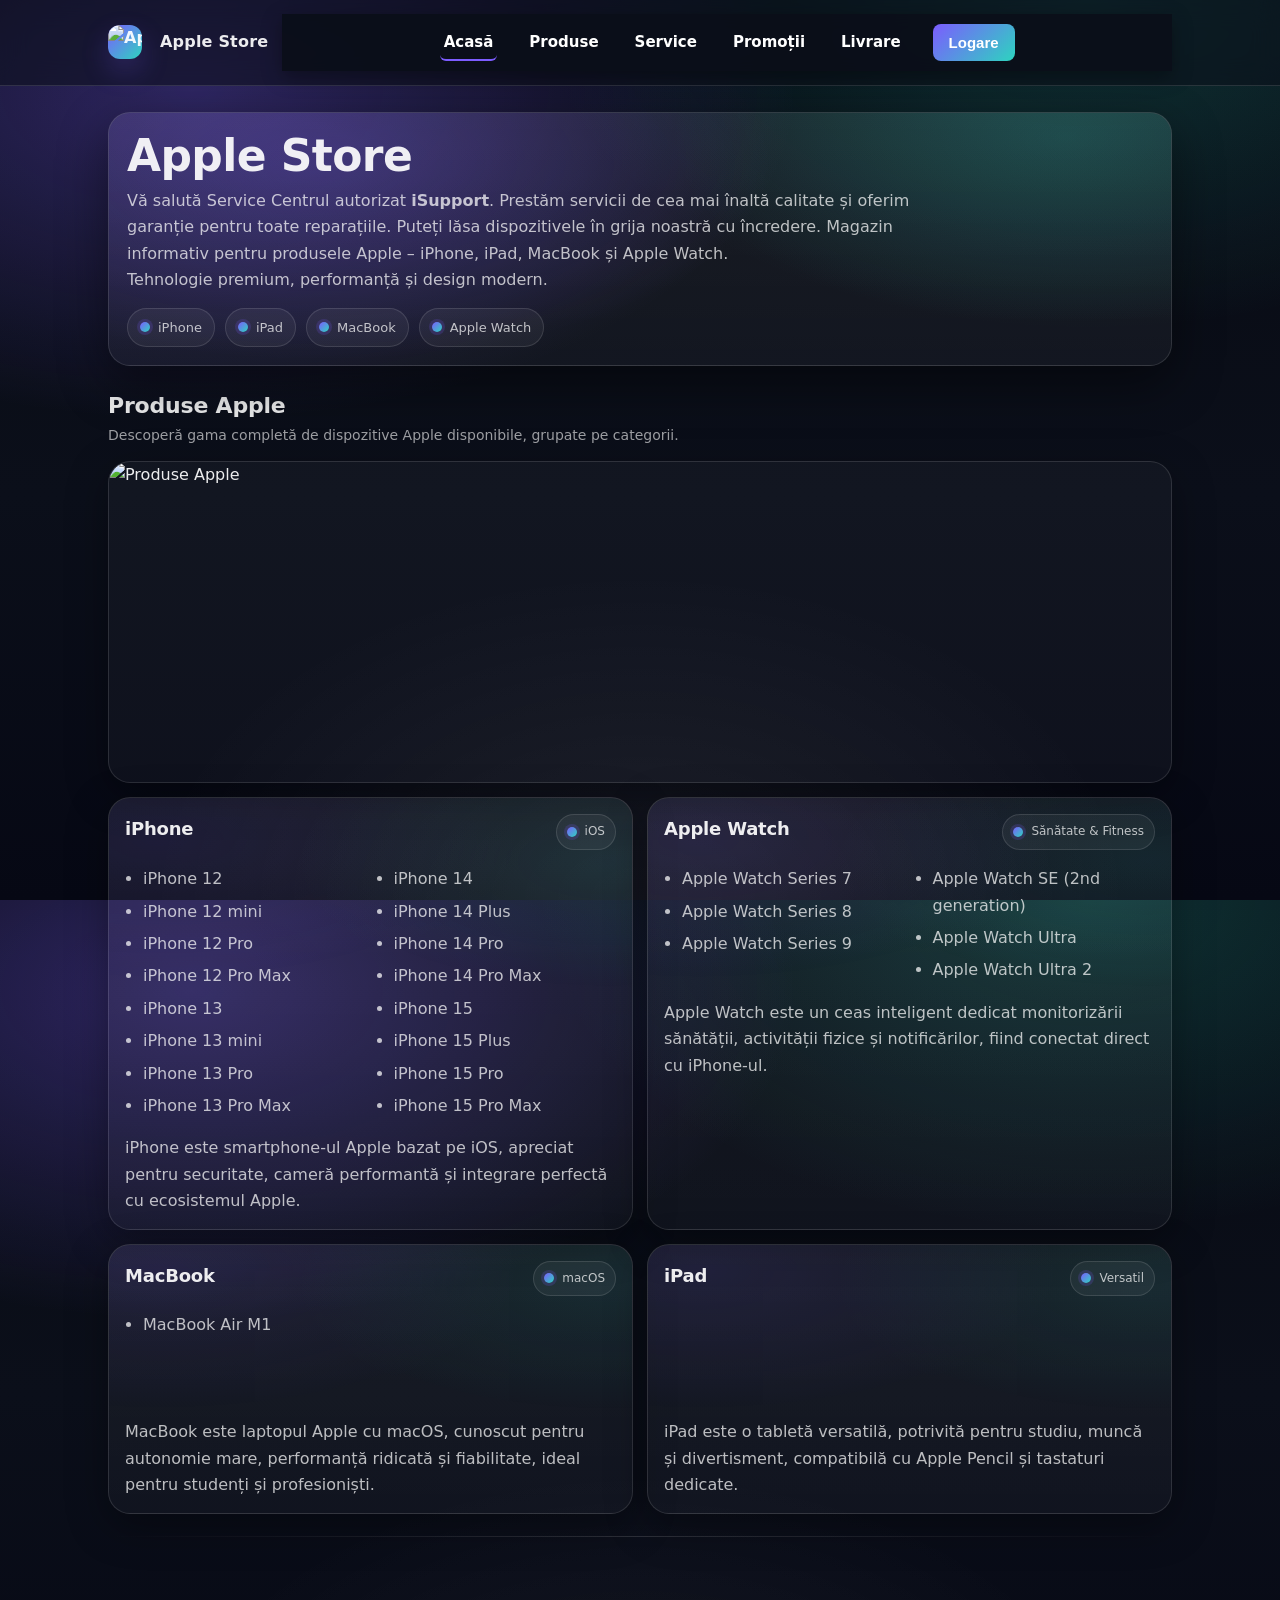
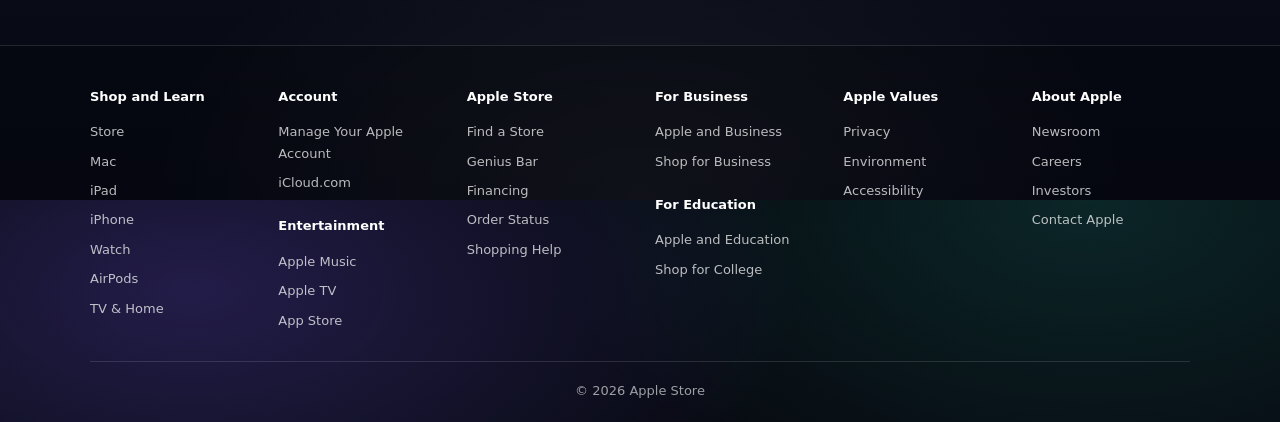
==== commit f7f1d7ab: "Baza de date" ====
--- a/index.html
+++ b/index.html
@@ -40,27 +40,28 @@
         <button type="button" class="auth-tab" data-target="registerForm">Înregistrare</button>
       </div>
 
-      <form id="loginForm" class="login-form active">
-        <label for="loginInput">Email sau Număr de telefon</label>
-        <input type="text" id="loginInput" name="loginInput" placeholder="Introdu emailul sau numărul de telefon" required>
-
-        <label for="parola">Parolă</label>
-        <input type="password" id="parola" name="parola" placeholder="Introdu parola" required>
-
-        <button type="submit" class="submit-login">Loghează-te</button>
-      </form>
-
-      <form id="registerForm" class="login-form register-form">
-        <label for="registerInput">Email sau Număr de telefon</label>
-        <input type="text" id="registerInput" name="registerInput" placeholder="Introdu emailul sau numărul de telefon" required>
-
-        <label for="username">Nume de utilizator</label>
-        <input type="text" id="username" name="username" placeholder="Introdu numele de utilizator" required>
-
-        <label for="registerPassword">Parolă</label>
-        <input type="password" id="registerPassword" name="registerPassword" placeholder="Creează parola" required>
-
-        <button type="submit" class="submit-login">Înregistrează-te</button>
+      <form id="loginForm" class="login-form active" action="login.php" method="POST">
+  <label for="loginInput">Email sau Număr de telefon</label>
+  <input type="text" id="loginInput" name="email" placeholder="Introdu emailul sau numărul de telefon" required>
+
+  <label for="parola">Parolă</label>
+  <input type="password" id="parola" name="parola" placeholder="Introdu parola" required>
+
+  <button type="submit" class="submit-login">Loghează-te</button>
+</form>
+
+<form id="registerForm" class="login-form register-form" action="register.php" method="POST">
+  <label for="registerInput">Email sau Număr de telefon</label>
+  <input type="text" id="registerInput" name="email" placeholder="Introdu emailul sau numărul de telefon" required>
+
+  <label for="username">Nume de utilizator</label>
+  <input type="text" id="username" name="username" placeholder="Introdu numele de utilizator" required>
+
+  <label for="registerPassword">Parolă</label>
+  <input type="password" id="registerPassword" name="parola" placeholder="Creează parola" required>
+
+  <button type="submit" class="submit-login">Înregistrează-te</button>
+</form>
       </form>
     </div>
   </div>
